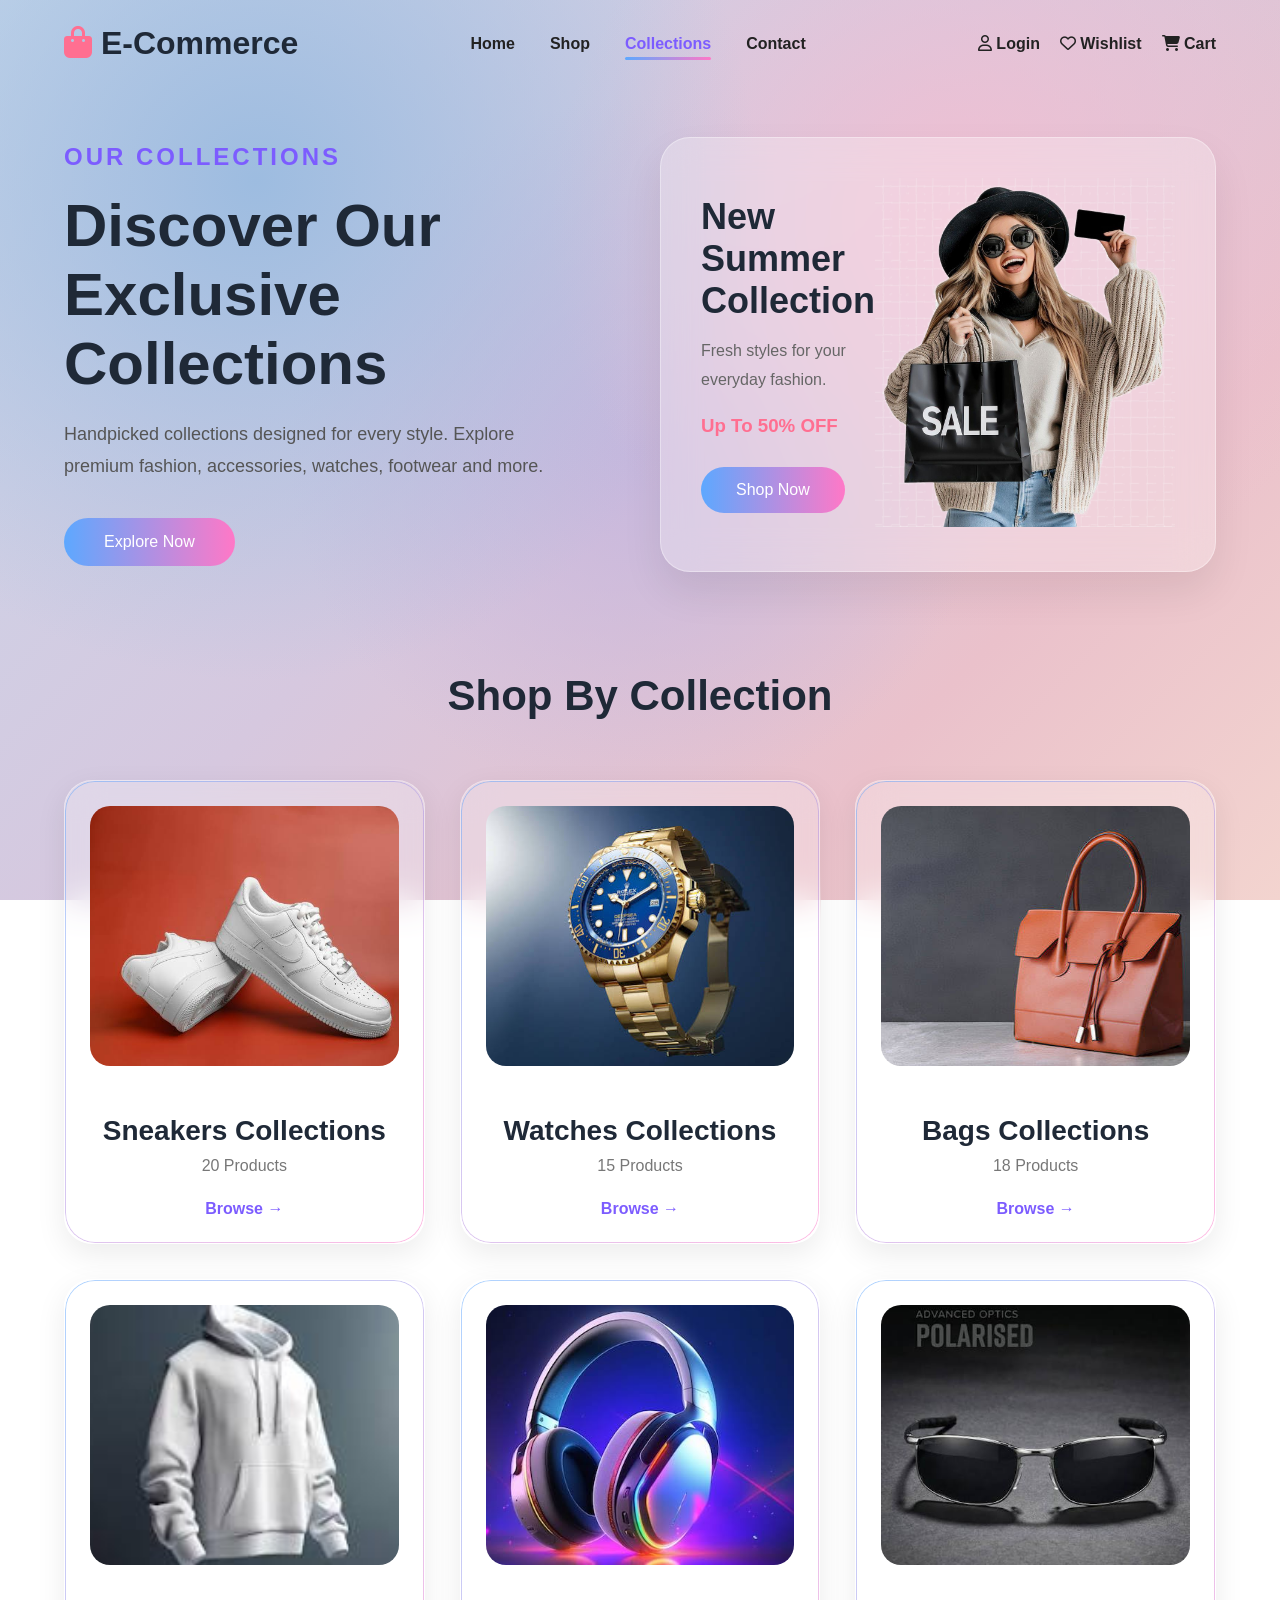
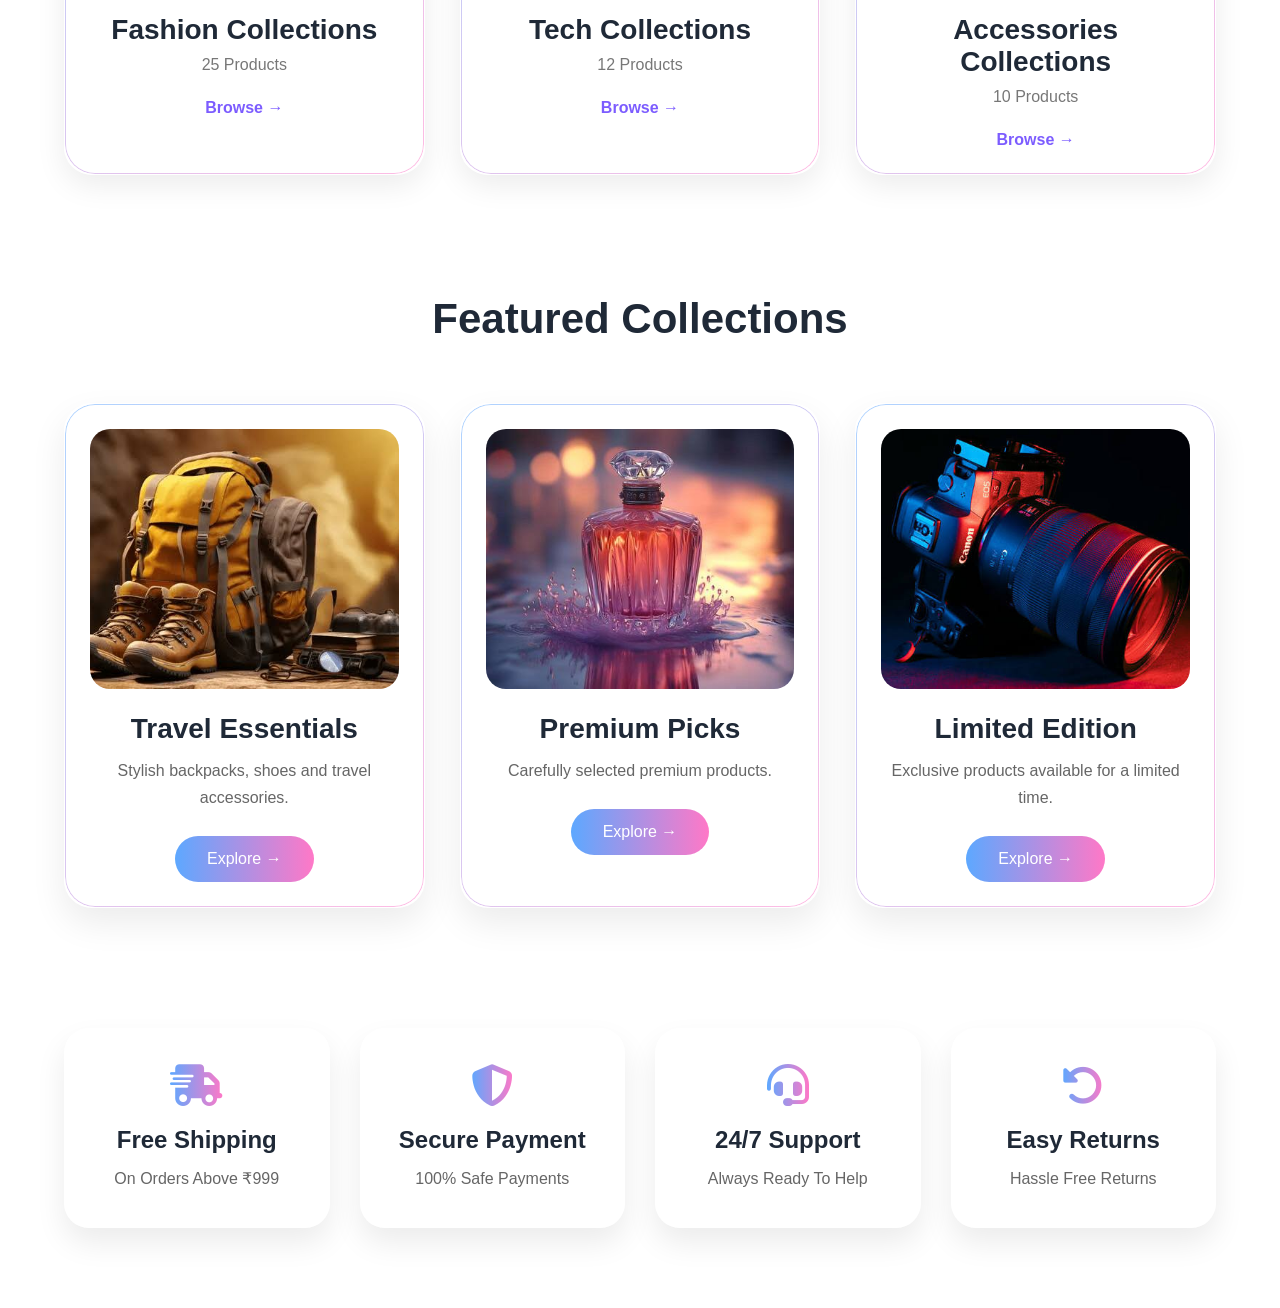
==== collection.html @ ce20863c "Creating Register page" ====
<!doctype html>
<html lang="en">
  <head>
    <meta charset="UTF-8" />
    <meta name="viewport" content="width=device-width, initial-scale=1.0" />
    <title>Collections | E-Commerce</title>

    <link rel="stylesheet" href="collectionsstyle.css" />

    <!-- Font Awesome -->
    <link
      rel="stylesheet"
      href="https://cdnjs.cloudflare.com/ajax/libs/font-awesome/6.5.1/css/all.min.css"
    />
  </head>

  <body>
    <!-- Background -->
    <div class="background"></div>

    <!-- =================== Navbar =================== -->

    <header>
      <nav class="navbar">
        <h1 class="logo">
          <i class="fa-solid fa-bag-shopping"></i>
          E-Commerce
        </h1>

        <ul class="nav-links">
          <li><a href="index.html">Home</a></li>

          <li><a href="shop.html">Shop</a></li>

          <li><a class="active" href="collections.html">Collections</a></li>

          <li><a href="contact.html">Contact</a></li>
        </ul>

        <div class="nav-actions">
          <a href="login.html">
            <i class="fa-regular fa-user"></i>
            Login
          </a>

          <a href="#">
            <i class="fa-regular fa-heart"></i>
            Wishlist
          </a>

          <a href="#">
            <i class="fa-solid fa-cart-shopping"></i>
            Cart
          </a>
        </div>
      </nav>
    </header>

    <!-- ================= Hero ================= -->

    <section class="hero">
      <div class="hero-left">
        <span>OUR COLLECTIONS</span>

        <h1>
          Discover Our <br />
          Exclusive Collections
        </h1>

        <p>
          Handpicked collections designed for every style. Explore premium
          fashion, accessories, watches, footwear and more.
        </p>

        <a href="shop.html" class="hero-btn"> Explore Now </a>
      </div>

      <div class="hero-right">
        <div class="offer-card">
          <div class="offer-text">
            <h2>New Summer Collection</h2>

            <p>Fresh styles for your everyday fashion.</p>

            <h3>Up To 50% OFF</h3>

            <a href="shop.html"> Shop Now </a>
          </div>

          <div class="offer-image">
            <img src="images/model.png" alt="Collection" />
          </div>
        </div>
      </div>
    </section>

    <!-- ================= Shop By Collection ================= -->

    <section class="collections">
      <h2>Shop By Collection</h2>

      <div class="collection-grid">
        <div class="collection-card">
          <img src="images/collection3.jpg" alt="" />

          <h3>Sneakers Collections</h3>

          <p>20 Products</p>

          <a href="shop.html">Browse →</a>
        </div>

        <div class="collection-card">
          <img src="images/collection2.jpg" alt="" />

          <h3>Watches Collections</h3>

          <p>15 Products</p>

          <a href="shop.html">Browse →</a>
        </div>

        <div class="collection-card">
          <img src="images/collection4.jpg" alt="" />

          <h3>Bags Collections</h3>

          <p>18 Products</p>

          <a href="shop.html">Browse →</a>
        </div>

        <div class="collection-card">
          <img src="images/collection5.jpg" alt="" />

          <h3>Fashion Collections</h3>

          <p>25 Products</p>

          <a href="shop.html">Browse →</a>
        </div>

        <div class="collection-card">
          <img src="images/collection1.jpg" alt="" />

          <h3>Tech Collections</h3>

          <p>12 Products</p>

          <a href="shop.html">Browse →</a>
        </div>

        <div class="collection-card">
          <img src="images/collection6.jpg" alt="" />

          <h3>Accessories Collections</h3>

          <p>10 Products</p>

          <a href="shop.html">Browse →</a>
        </div>
      </div>
    </section>

    <!-- ================= Featured Collections ================= -->

    <section class="featured">
      <h2>Featured Collections</h2>

      <div class="featured-grid">
        <div class="feature-card">
          <img src="images/collection9.jpg" alt="" />

          <h3>Travel Essentials</h3>

          <p>Stylish backpacks, shoes and travel accessories.</p>

          <a href="shop.html">Explore →</a>
        </div>

        <div class="feature-card">
          <img src="images/collection7.jpg" alt="" />

          <h3>Premium Picks</h3>

          <p>Carefully selected premium products.</p>

          <a href="shop.html">Explore →</a>
        </div>

        <div class="feature-card">
          <img src="images/collection8.jpg" alt="" />

          <h3>Limited Edition</h3>

          <p>Exclusive products available for a limited time.</p>

          <a href="shop.html">Explore →</a>
        </div>
      </div>
    </section>

    <!-- ================= Features ================= -->

    <section class="services">
      <div class="service-box">
        <i class="fa-solid fa-truck-fast"></i>

        <h3>Free Shipping</h3>

        <p>On Orders Above ₹999</p>
      </div>

      <div class="service-box">
        <i class="fa-solid fa-shield-halved"></i>

        <h3>Secure Payment</h3>

        <p>100% Safe Payments</p>
      </div>

      <div class="service-box">
        <i class="fa-solid fa-headset"></i>

        <h3>24/7 Support</h3>

        <p>Always Ready To Help</p>
      </div>

      <div class="service-box">
        <i class="fa-solid fa-rotate-left"></i>

        <h3>Easy Returns</h3>

        <p>Hassle Free Returns</p>
      </div>
    </section>
  </body>
</html>
---- collectionsstyle.css ----
* {
  margin: 0;
  padding: 0;
  box-sizing: border-box;
  font-family: Arial, sans-serif;
}

html {
  scroll-behavior: smooth;
}

body {
  min-height: 100vh;
  color: #1f2937;
}

/* Background */

.background {
  position: fixed;
  inset: 0;
  z-index: -2;

  background:
    radial-gradient(circle at 20% 20%, #9dbce0 0%, transparent 40%),
    radial-gradient(circle at 75% 25%, #f0bfd2 0%, transparent 35%),
    radial-gradient(circle at 50% 50%, #c7b7dd 0%, transparent 45%),
    linear-gradient(135deg, #c8d8eb 0%, #d6c8df 45%, #eac1cb 75%, #f3d4cf 100%);
}

/* Navbar */

.navbar {
  width: 90%;
  max-width: 1400px;

  margin: auto;

  display: flex;
  justify-content: space-between;
  align-items: center;

  padding: 25px 0;
}

.logo {
  font-size: 32px;
  font-weight: bold;
}

.logo i {
  color: #ff6f91;
}

.nav-links {
  list-style: none;

  display: flex;
  gap: 35px;
}

.nav-links a {
  text-decoration: none;

  color: #222;

  font-weight: 600;

  transition: 0.3s;
}

.nav-links a:hover {
  color: #7c5cff;
}

.nav-links .active {
  color: #7c5cff;
  position: relative;
}

.nav-links .active::after {
  content: "";

  position: absolute;

  left: 0;
  bottom: -8px;

  width: 100%;
  height: 3px;

  border-radius: 5px;

  background: linear-gradient(90deg, #5da8ff, #ff78c7);
}

.nav-actions {
  display: flex;
  gap: 20px;
}

.nav-actions a {
  text-decoration: none;

  color: #222;

  font-weight: 600;

  transition: 0.3s;
}

.nav-actions a:hover {
  color: #7c5cff;
}

/* Hero Section */

.hero {
  width: 90%;
  max-width: 1400px;
  margin: 50px auto;
  display: grid;
  grid-template-columns: 1fr 1fr;
  gap: 60px;
  align-items: center;
}

.hero-left span {
  color: #7c5cff;
  font-weight: 700;
  letter-spacing: 3px;
  font-size: 24px;
}

.hero-left h1 {
  font-size: 60px;

  line-height: 1.15;

  margin: 20px 0;
}

.hero-left p {
  color: #555;

  font-size: 18px;

  line-height: 1.8;

  margin-bottom: 35px;

  max-width: 520px;
}

.hero-btn {
  display: inline-block;

  text-decoration: none;

  color: white;

  padding: 15px 40px;

  border-radius: 50px;

  background: linear-gradient(90deg, #5da8ff, #ff78c7);

  transition: 0.35s;
}

.hero-btn:hover {
  transform: translateY(-5px);

  box-shadow: 0 15px 30px rgba(93, 168, 255, 0.35);
}

/* ===========================
   Summer Banner
=========================== */

.offer-card {
  display: flex;

  justify-content: space-between;

  align-items: center;

  padding: 40px;

  border-radius: 30px;

  background: rgba(255, 255, 255, 0.28);

  backdrop-filter: blur(18px);

  border: 1px solid rgba(255, 255, 255, 0.35);

  box-shadow: 0 20px 40px rgba(0, 0, 0, 0.08);
}

.offer-text {
  flex: 1;
}

.offer-text h2 {
  font-size: 36px;

  margin-bottom: 15px;
}

.offer-text p {
  color: #666;

  line-height: 1.8;

  margin-bottom: 20px;
}

.offer-text h3 {
  color: #ff6f91;

  margin-bottom: 30px;
}

.offer-text a {
  display: inline-block;

  text-decoration: none;

  color: white;

  padding: 14px 35px;

  border-radius: 50px;

  background: linear-gradient(90deg, #5da8ff, #ff78c7);

  transition: 0.3s;
}

.offer-text a:hover {
  transform: translateY(-5px);
}

.offer-image {
  flex: 1;

  text-align: right;
}

.offer-image img {
  width: 300px;

  transition: 0.4s;
}

.offer-image img:hover {
  transform: scale(1.05);
}

/* ===========================
   Shop By Collection
=========================== */

.collections {
  width: 90%;
  max-width: 1400px;

  margin: 100px auto;
}

.collections h2 {
  text-align: center;

  font-size: 42px;

  margin-bottom: 60px;

  color: #1f2937;
}

.collection-grid {
  display: grid;

  grid-template-columns: repeat(3, 1fr);

  gap: 35px;
}

/* Collection Card */

.collection-card {
  background: rgba(255, 255, 255, 0.25);

  backdrop-filter: blur(18px);

  border: 1px solid rgba(255, 255, 255, 0.35);

  border-radius: 28px;

  overflow: hidden;

  text-align: center;

  padding: 25px;

  transition: 0.4s;

  box-shadow: 0 10px 30px rgba(0, 0, 0, 0.08);

  cursor: pointer;
}

.collection-card:hover {
  transform: translateY(-12px);

  box-shadow: 0 25px 50px rgba(0, 0, 0, 0.12);
}

.collection-card img {
  width: 100%;
    height: 260px;
    object-fit: cover;
    border-radius: 20px;
    transition: 0.4s;
    margin-bottom: 20px;
}

.collection-card:hover img {
  transform: scale(1.08);
}

.collection-card h3 {
  margin-top: 25px;

  font-size: 28px;
}

.collection-card p {
  margin: 10px 0;

  color: #777;

  font-size: 16px;
}

.collection-card a {
  display: inline-block;

  margin-top: 15px;

  text-decoration: none;

  font-weight: 600;

  color: #7c5cff;

  transition: 0.3s;
}

.collection-card a:hover {
  letter-spacing: 1px;

  color: #ff6f91;
}

/* ===========================
   Featured Collection
=========================== */

/* ===========================
   Featured Collections
=========================== */

.featured {
  width: 90%;
  max-width: 1400px;
  margin: 120px auto;
}

.featured h2 {
  text-align: center;
  font-size: 42px;
  margin-bottom: 60px;
  color: #1f2937;
}

.featured-grid {
  display: grid;
  grid-template-columns: repeat(3, 1fr);
  gap: 35px;
}

.feature-card {
  background: rgba(255, 255, 255, 0.25);
  backdrop-filter: blur(18px);
  border: 1px solid rgba(255, 255, 255, 0.35);
  border-radius: 28px;
  padding: 25px;
  text-align: center;
  transition: 0.4s;
  box-shadow: 0 15px 35px rgba(0, 0, 0, 0.08);
}

.feature-card:hover {
  transform: translateY(-12px);
  box-shadow: 0 20px 45px rgba(0, 0, 0, 0.12);
}

.feature-card img {
  width: 100%;
  height: 260px;
  object-fit: cover;
  border-radius: 20px;
  transition: 0.4s;
  margin-bottom: 20px;
}

.feature-card:hover img {
  transform: scale(1.05);
}

.feature-card h3 {
  font-size: 28px;
  margin-bottom: 12px;
  color: #1f2937;
}

.feature-card p {
  color: #666;
  line-height: 1.7;
  margin-bottom: 25px;
}

.feature-card a {
  display: inline-block;
  padding: 14px 32px;
  border-radius: 40px;
  text-decoration: none;
  color: white;
  background: linear-gradient(90deg, #5da8ff, #ff78c7);
  transition: 0.35s;
}

.feature-card a:hover {
  transform: translateY(-4px);
  box-shadow: 0 15px 30px rgba(93, 168, 255, 0.3);
}

/*  Gradient Border */

.collection-card::before,
.feature-card::before {
  content: "";

  position: absolute;

  inset: 0;

  border-radius: 30px;

  padding: 1px;

  background: linear-gradient(
    135deg,
    rgba(93, 168, 255, 0.5),
    rgba(255, 120, 199, 0.5)
  );

  -webkit-mask:
    linear-gradient(#fff 0 0) content-box,
    linear-gradient(#fff 0 0);

  -webkit-mask-composite: xor;

  mask-composite: exclude;

  pointer-events: none;
}

/* Services Section */

.services {
  width: 90%;
  max-width: 1400px;

  margin: 120px auto 80px;

  display: grid;

  grid-template-columns: repeat(4, 1fr);

  gap: 30px;
}

.service-box {
  background: rgba(255, 255, 255, 0.25);

  backdrop-filter: blur(18px);

  border: 1px solid rgba(255, 255, 255, 0.35);

  border-radius: 25px;

  text-align: center;

  padding: 35px 25px;

  transition: 0.35s;

  box-shadow: 0 15px 30px rgba(0, 0, 0, 0.08);
}

.service-box:hover {
  /* transform: translateY(-12px); */

  box-shadow: 0 25px 45px rgba(0, 0, 0, 0.12);
}

.service-box i {
  font-size: 42px;

  margin-bottom: 20px;

  background: linear-gradient(90deg, #5da8ff, #ff78c7);

  -webkit-background-clip: text;

  -webkit-text-fill-color: transparent;
}

.service-box h3 {
  font-size: 24px;

  margin-bottom: 12px;

  color: #1f2937;
}

.service-box p {
  color: #666;

  line-height: 1.6;
}

/* Footer */

footer {
  margin-top: 80px;

  padding: 40px 8%;

  text-align: center;

  color: #555;

  border-top: 1px solid rgba(255, 255, 255, 0.3);
}

footer h2 {
  margin-bottom: 15px;

  color: #1f2937;
}

footer p {
  line-height: 1.8;
}

/* Scroll Animation */

.collection-card,
.feature-card,
.service-box {
  animation: fadeUp 0.8s ease;
}

@keyframes fadeUp {
  from {
    opacity: 0;

    transform: translateY(40px);
  }

  to {
    opacity: 1;

    transform: translateY(0);
  }
}

/* Responsive */

@media (max-width: 1200px) {
  .hero {
    grid-template-columns: 1fr;

    text-align: center;
  }

  .offer-card {
    flex-direction: column;

    text-align: center;

    gap: 30px;
  }

  .offer-image {
    text-align: center;
  }

  .collection-grid {
    grid-template-columns: repeat(2, 1fr);
  }

  .services {
    grid-template-columns: repeat(2, 1fr);
  }
}

@media (max-width: 768px) {
  .navbar {
    flex-direction: column;

    gap: 20px;
  }

  .nav-links {
    flex-wrap: wrap;

    justify-content: center;

    gap: 20px;
  }

  .nav-actions {
    flex-wrap: wrap;

    justify-content: center;
  }

  .hero {
    gap: 40px;
  }

  .hero-left h1 {
    font-size: 42px;
  }

  .offer-image img {
    width: 220px;
  }

  .collection-grid {
    grid-template-columns: 1fr;
  }

  .feature-card {
    flex-direction: column !important;

    text-align: center;
  }

  .feature-card img {
    width: 220px;

    margin-top: 25px;
  }
  .featured-grid {
    grid-template-columns: 1fr;
  }

  .services {
    grid-template-columns: 1fr;
  }
}

@media (max-width: 480px) {
  .hero-left h1 {
    font-size: 34px;
  }

  .collections h2,
  .featured h2 {
    font-size: 32px;
  }

  .collection-card {
    padding: 20px;
  }

  .offer-card {
    padding: 25px;
  }

  .feature-card {
    padding: 25px;
  }
}
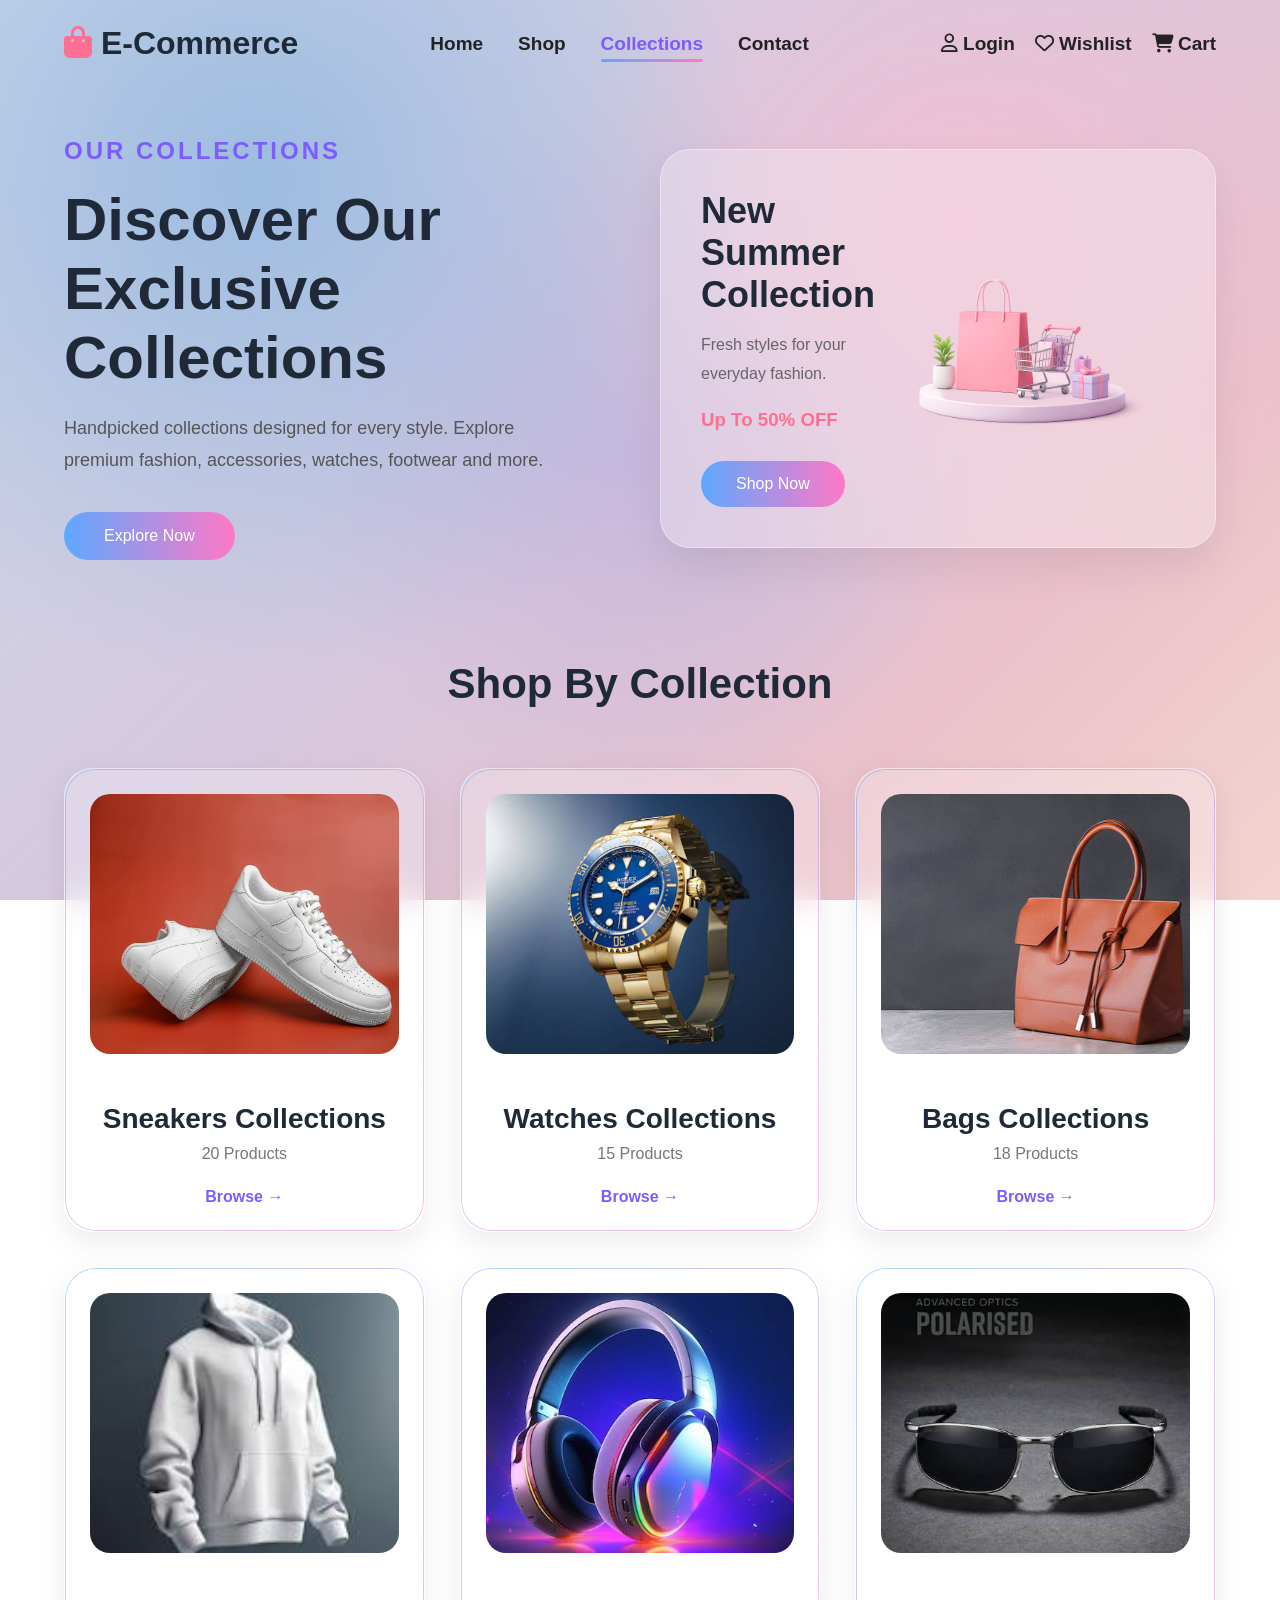
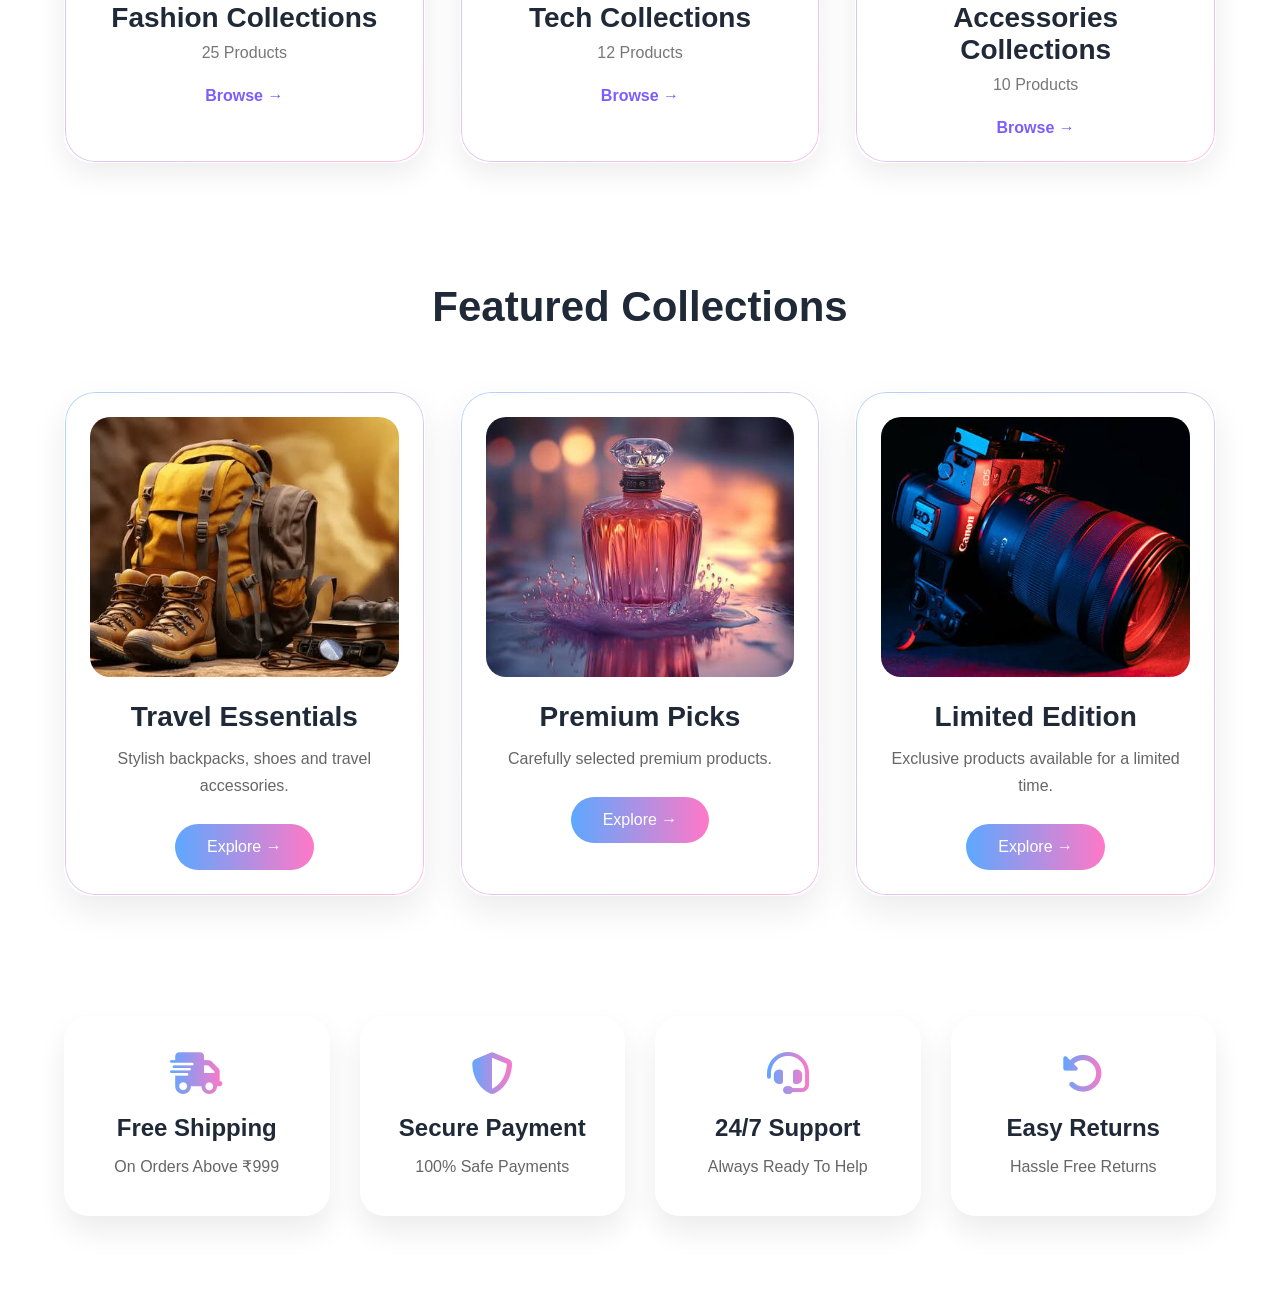
==== commit d96a096f: "update and create about section" ====
--- a/collection.html
+++ b/collection.html
@@ -88,7 +88,7 @@
           </div>
 
           <div class="offer-image">
-            <img src="images/model.png" alt="Collection" />
+            <img src="images/our-story.png" alt="Collection" />
           </div>
         </div>
       </div>
--- a/collectionsstyle.css
+++ b/collectionsstyle.css
@@ -54,7 +54,7 @@
 
 .nav-links {
   list-style: none;
-
+font-size: 19px;
   display: flex;
   gap: 35px;
 }
@@ -97,6 +97,7 @@
 .nav-actions {
   display: flex;
   gap: 20px;
+  font-size: 19px;
 }
 
 .nav-actions a {
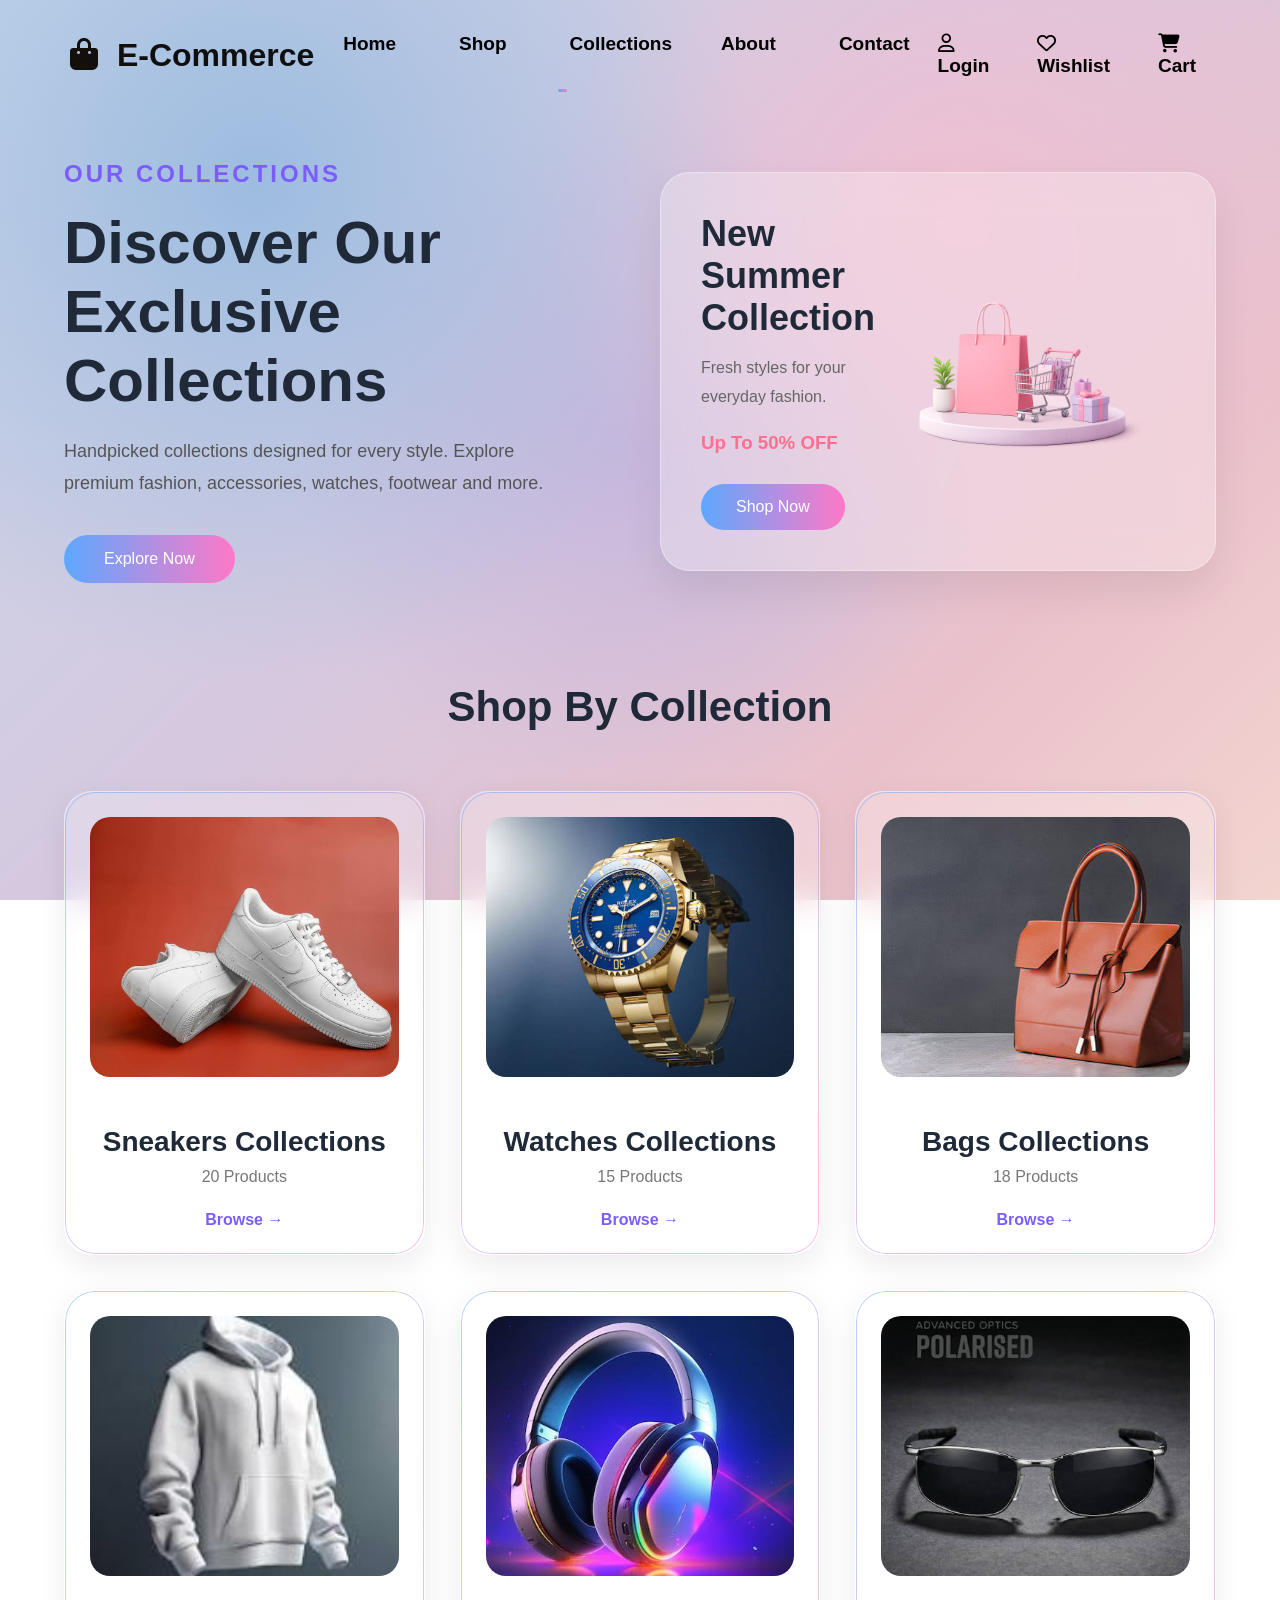
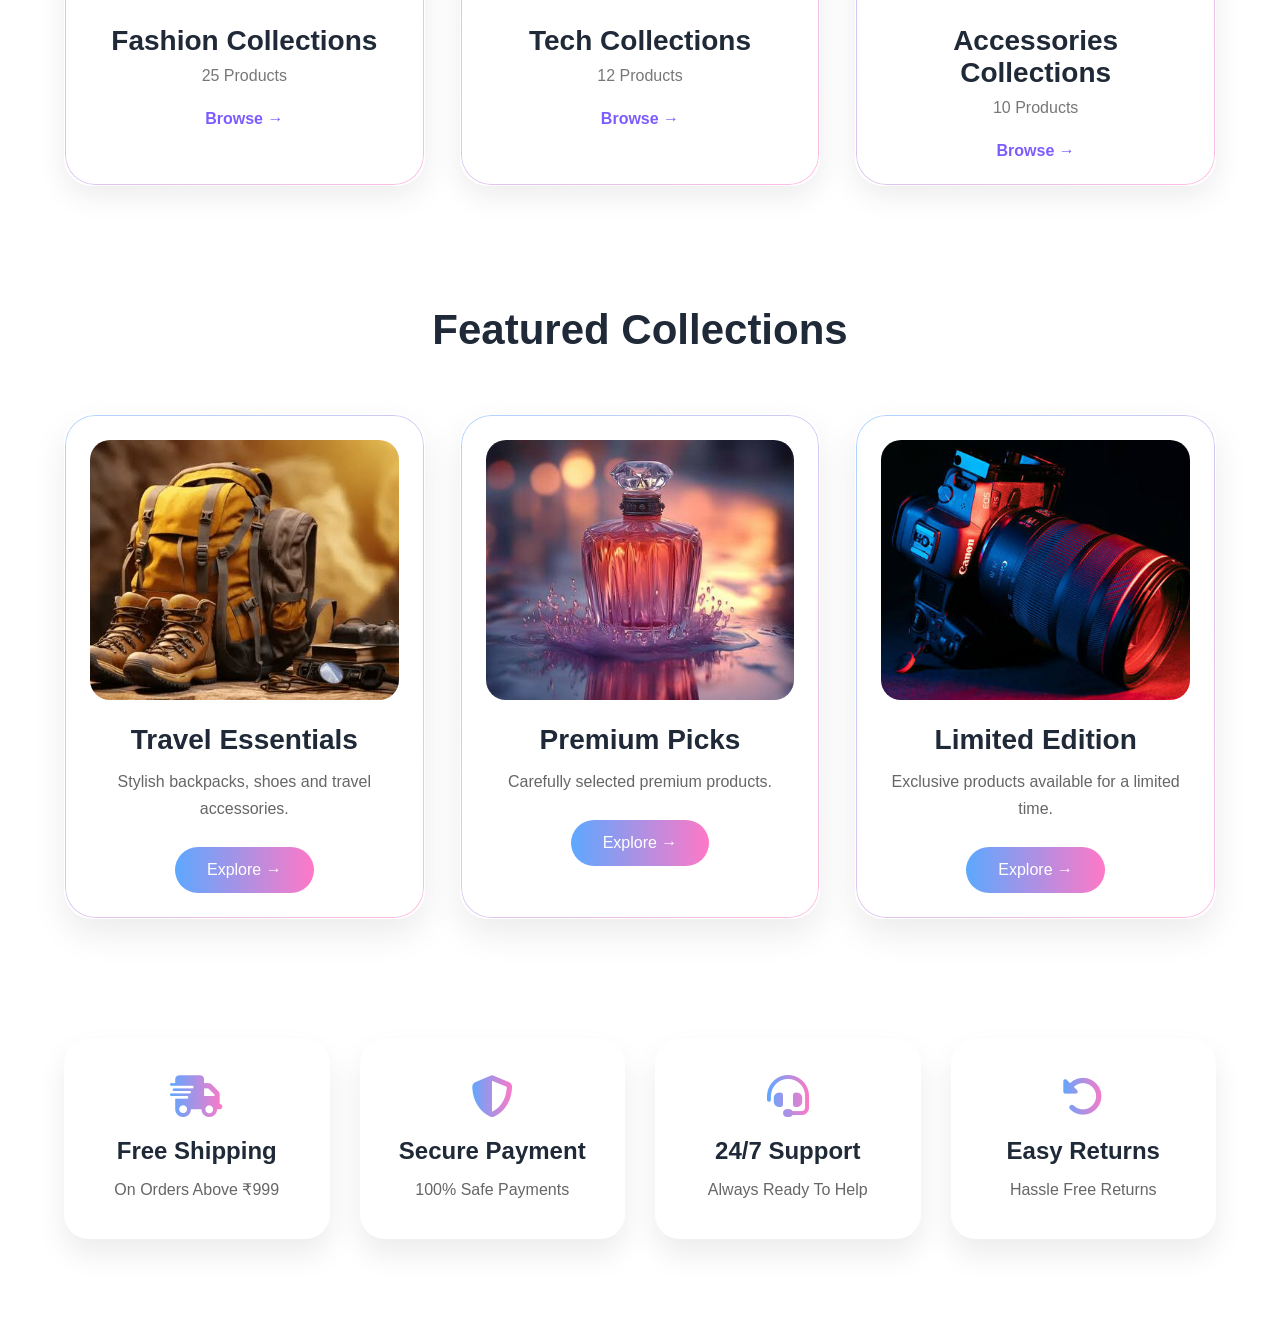
==== commit d10bb2a3: "modification in navbar" ====
--- a/collection.html
+++ b/collection.html
@@ -8,10 +8,11 @@
     <link rel="stylesheet" href="collectionsstyle.css" />
 
     <!-- Font Awesome -->
-    <link
+    <!-- <link
       rel="stylesheet"
       href="https://cdnjs.cloudflare.com/ajax/libs/font-awesome/6.5.1/css/all.min.css"
-    />
+    /> -->
+    <link rel="stylesheet" href="https://cdnjs.cloudflare.com/ajax/libs/font-awesome/6.5.1/css/all.min.css" />
   </head>
 
   <body>
@@ -22,6 +23,7 @@
 
     <header>
       <nav class="navbar">
+
         <h1 class="logo">
           <i class="fa-solid fa-bag-shopping"></i>
           E-Commerce
@@ -29,11 +31,9 @@
 
         <ul class="nav-links">
           <li><a href="index.html">Home</a></li>
-
           <li><a href="shop.html">Shop</a></li>
-
           <li><a class="active" href="collections.html">Collections</a></li>
-
+          <li><a href="about.html">About</a></li>
           <li><a href="contact.html">Contact</a></li>
         </ul>
 
--- a/collectionsstyle.css
+++ b/collectionsstyle.css
@@ -28,91 +28,140 @@
     linear-gradient(135deg, #c8d8eb 0%, #d6c8df 45%, #eac1cb 75%, #f3d4cf 100%);
 }
 
-/* Navbar */
 
 .navbar {
-  width: 90%;
-  max-width: 1400px;
-
-  margin: auto;
+  width: 100%;
+  padding: 25px 70px;
+  box-sizing: border-box;
 
   display: flex;
-  justify-content: space-between;
   align-items: center;
-
-  padding: 25px 0;
-}
+}
+
+.logo {
+  font-size: 30px;
+  font-weight: 700;
+  flex: 1;
+
+  background: linear-gradient(135deg, #150f0a, #0f0f0f, #0f0f0f);
+  -webkit-background-clip: text;
+  -webkit-text-fill-color: transparent;
+
+  cursor: pointer;
+  transition: all 0.4s ease;
+}
+/* 
+.logo i {
+  color: #7c5cff;
+} */
 
 .logo {
   font-size: 32px;
-  font-weight: bold;
+  font-weight: 700;
+  cursor: pointer;
 }
 
 .logo i {
-  color: #ff6f91;
-}
+  margin-right: 10px;
+  color: #5da8ff;
+}
+
+.logo {
+  transition: all 0.3s ease;
+}
+
+.logo:hover {
+  transform: scale(1.05);
+}
+
+.logo:hover i {
+  color: #ff78c7;
+}
+
+
 
 .nav-links {
+  flex: 2;
+  display: flex;
+  justify-content: center;
+  gap: 35px;
   list-style: none;
-font-size: 19px;
+  font-size: 19px;
+}
+
+.nav-links a {
+  position: relative;
+  text-decoration: none;
+  color: black;
+  font-weight: 600;
+  padding: 8px 14px;
+  border-radius: 20px;
+  transition: all 0.3s ease;
+}
+
+/* Same hover effect as Home page */
+.nav-links a:hover {
+  color: white;
+  background: linear-gradient(90deg, #5da8ff, #ff78c7);
+
+  transform: translateY(-2px);
+
+  box-shadow:
+    0 5px 15px rgba(93, 168, 255, 0.3),
+    0 5px 15px rgba(255, 120, 199, 0.3);
+}
+
+/* Active page text */
+.nav-links a.active {
+  color: black;
+}
+
+/* Underline only for active page */
+.nav-links a.active::after {
+  content: "";
+  position: absolute;
+
+  left: 50%;
+  bottom: -8px;
+
+  transform: translateX(-50%);
+
+  width: 70%;
+  height: 3px;
+
+  border-radius: 20px;
+
+  background: linear-gradient(90deg, #5da8ff, #ff78c7);
+}
+
+.nav-actions {
+  flex: 1;
   display: flex;
-  gap: 35px;
-}
-
-.nav-links a {
-  text-decoration: none;
-
-  color: #222;
-
-  font-weight: 600;
-
-  transition: 0.3s;
-}
-
-.nav-links a:hover {
-  color: #7c5cff;
-}
-
-.nav-links .active {
-  color: #7c5cff;
-  position: relative;
-}
-
-.nav-links .active::after {
-  content: "";
-
-  position: absolute;
-
-  left: 0;
-  bottom: -8px;
-
-  width: 100%;
-  height: 3px;
-
-  border-radius: 5px;
-
-  background: linear-gradient(90deg, #5da8ff, #ff78c7);
-}
-
-.nav-actions {
-  display: flex;
+  justify-content: flex-end;
   gap: 20px;
   font-size: 19px;
 }
 
 .nav-actions a {
   text-decoration: none;
-
-  color: #222;
-
+  color: black;
   font-weight: 600;
-
-  transition: 0.3s;
+  padding: 8px 14px;
+  border-radius: 20px;
+  transition: all 0.3s ease;
 }
 
 .nav-actions a:hover {
-  color: #7c5cff;
-}
+  color: white;
+  background: linear-gradient(90deg, #5da8ff, #ff78c7);
+
+  transform: translateY(-2px);
+
+  box-shadow:
+    0 5px 15px rgba(93, 168, 255, 0.3),
+    0 5px 15px rgba(255, 120, 199, 0.3);
+}
+
 
 /* Hero Section */
 
